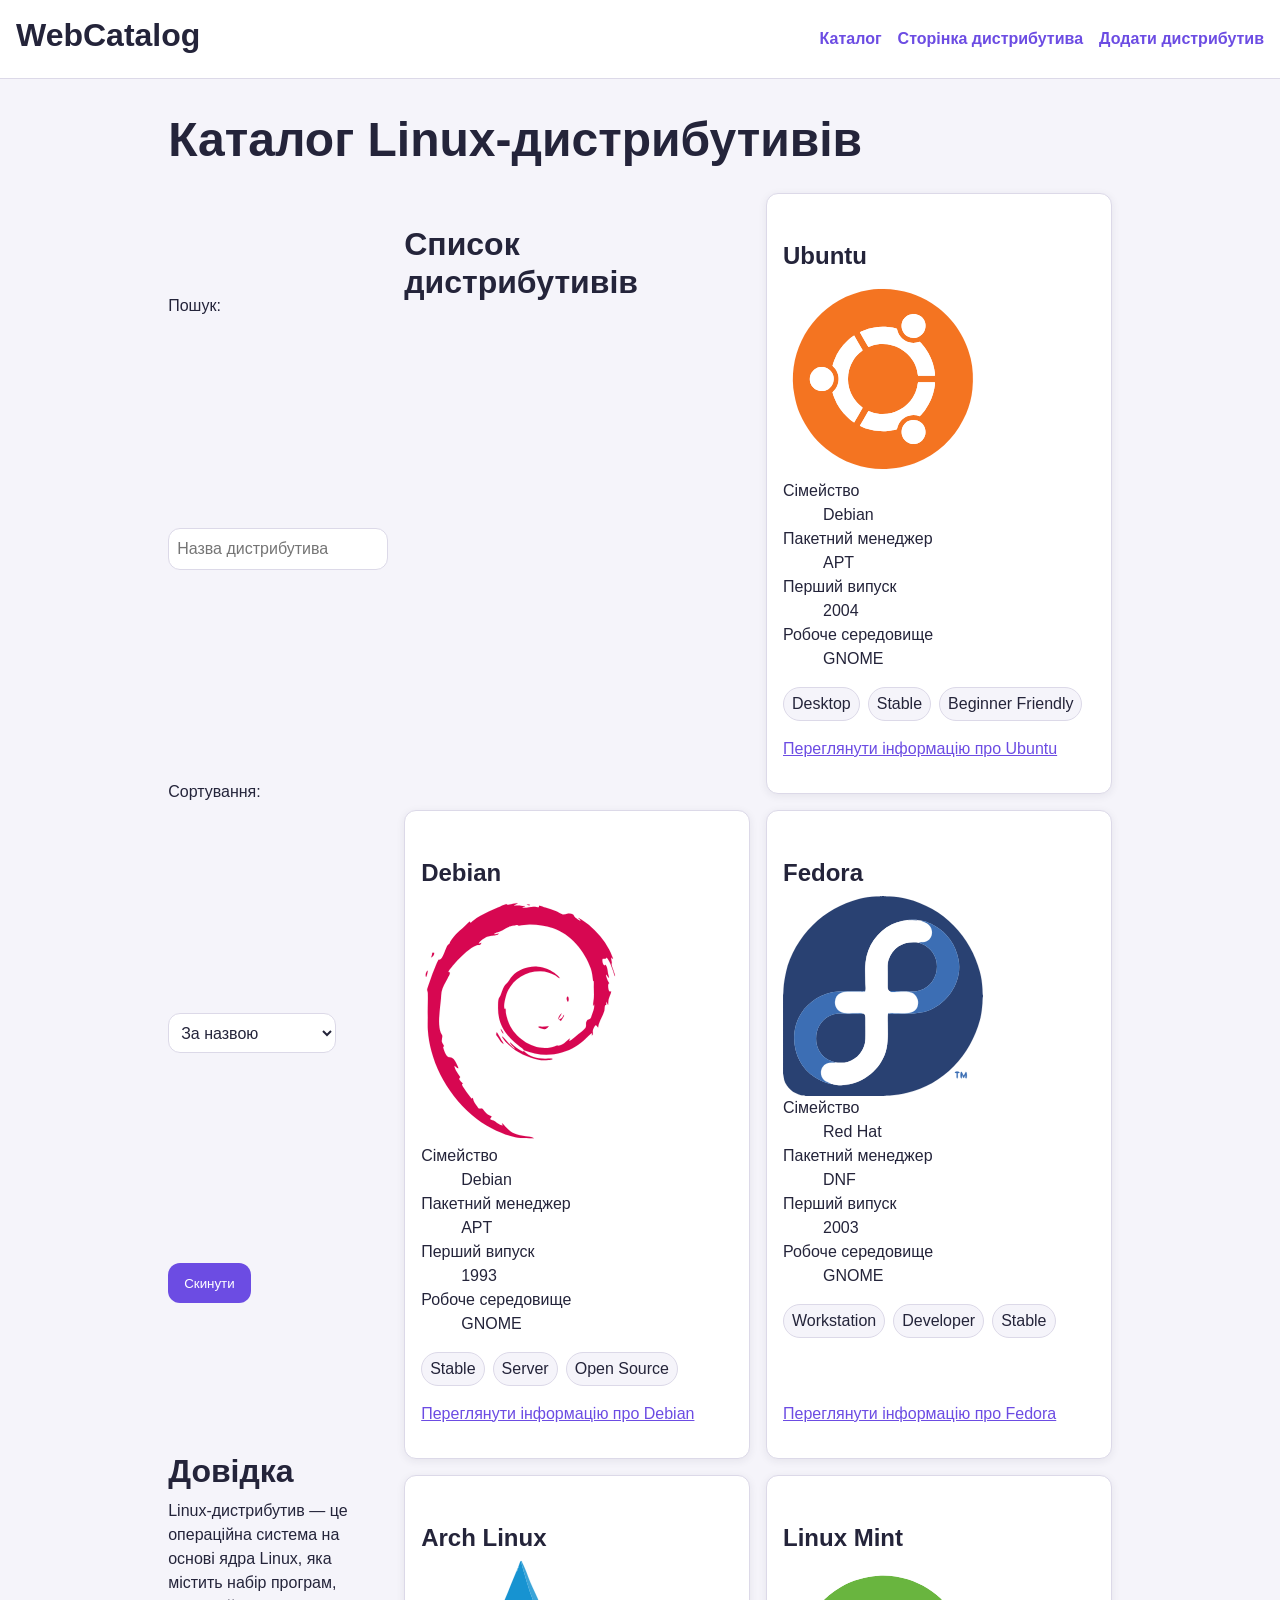
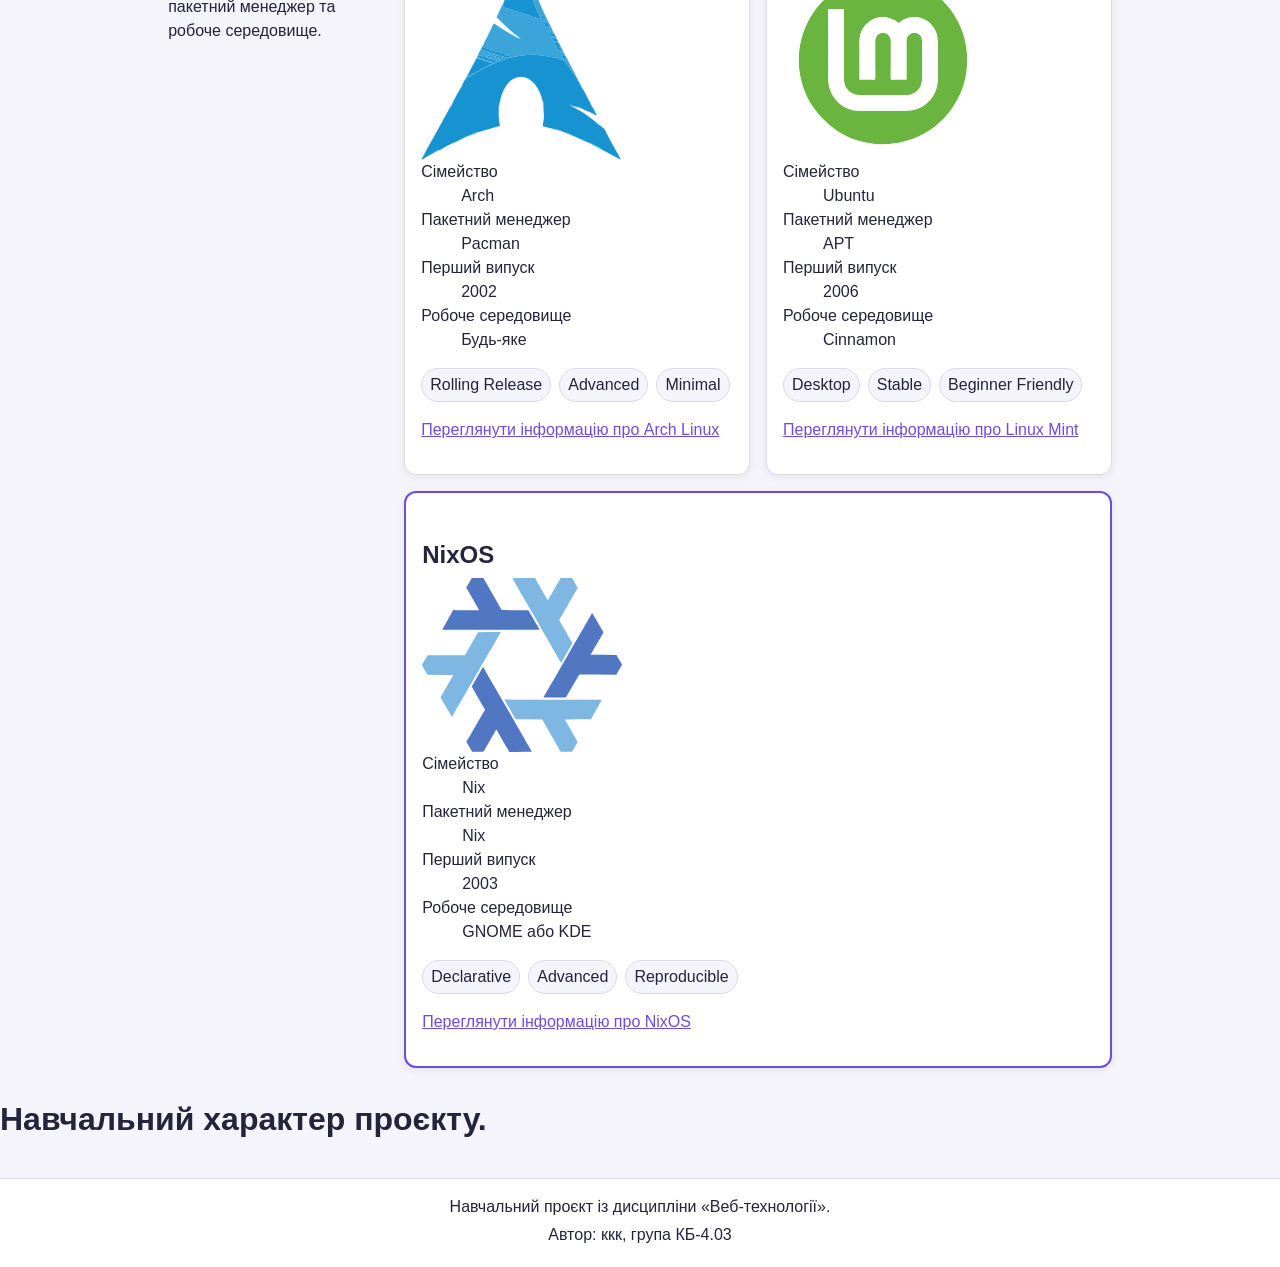
==== index.html @ eef78176 "start lab 5 and task 2.1-2.3" ====
<!DOCTYPE html>
<html lang="uk">
<head>
  <meta charset="utf-8">
  <meta name="viewport" content="width=device-width, initial-scale=1">
  <title>Каталог Linux-дистрибутивів</title>
  <link rel="stylesheet" href="css/style.css">
  <meta name="description" content="Навчальний проєкт із дисципліни «Веб-технології»">
  <link href="https://fonts.googleapis.com/css2?family=Press+Start+2P&display=swap" rel="stylesheet">
</head>
<body>

<header class="site-header">
    <h2>WebCatalog</h2>

    <nav>
        <ul> <!--unordered list - маркований список--> 
             <!--list item - окремий пункт списку-->
            <li><a href="index.html">Каталог</a></li>
            <li><a href="item.html">Сторінка дистрибутива</a></li>
            <li><a href="add.html">Додати дистрибутив</a></li>
        </ul>
    </nav>
</header>

<main class="page-layout">

  <h1>Каталог Linux-дистрибутивів</h1>

        <!--Панель фільтрів або дій (.toolbar) для лаб 4 завдання 2.3-->
        <div class="toolbar">
            <label for="search">Пошук:</label> <!--підписує поле-->
            <input type="search" id="search" placeholder="Назва дистрибутива"> <!--поле пошуку-->
            <label for="sort">Сортування:</label>
            <select id="sort"> <!--список вибору сортування-->
                <option value="name">За назвою</option> <!--опції-->
                <option value="year">За роком випуску</option>
            </select>
            <button type="reset">Скинути</button> <!--кнопка-->
        </div>

    <section class="cards">
    <!--за лаб 4 завдання підвищеної складності 2. Реалізувати перемикач вигляду каталогу «сітка / список»: <section class="cards cards--list">-->
        <h2>Список дистрибутивів</h2>

        <article><!--Самостійний запис-->
            <h3>Ubuntu</h3>
            <img src="img/Ubuntu.svg" alt="Логотип Ubuntu" width="200">

            <dl><!--Список описів / Список пар "назва характеристики — значення"-->
                <dt>Сімейство</dt> <!--Назва характеристики-->
                <dd>Debian</dd><!--Значення характеристики-->

                <dt>Пакетний менеджер</dt>
                <dd>APT</dd>

                <dt>Перший випуск</dt>
                <dd>2004</dd>

                <dt>Робоче середовище</dt>
                <dd>GNOME</dd>
            </dl>

            <ul>
                <li>Desktop</li>
                <li>Stable</li>
                <li>Beginner Friendly</li>
            </ul>

            <p><a href="item.html">Переглянути інформацію про Ubuntu</a></p>
        </article>

        <article>
            <h3>Debian</h3>

            <img src="img/Debian.svg" alt="Логотип Debian" width="200">

            <dl>
                <dt>Сімейство</dt>
                <dd>Debian</dd>

                <dt>Пакетний менеджер</dt>
                <dd>APT</dd>

                <dt>Перший випуск</dt>
                <dd>1993</dd>

                <dt>Робоче середовище</dt>
                <dd>GNOME</dd>
            </dl>

            <ul>
                <li>Stable</li>
                <li>Server</li>
                <li>Open Source</li>
            </ul>

            <p><a href="item.html">Переглянути інформацію про Debian</a></p>
        </article>

        <article>
            <h3>Fedora</h3>

            <img src="img/Fedora.svg" alt="Логотип Fedora" width="200">

            <dl>
                <dt>Сімейство</dt>
                <dd>Red Hat</dd>

                <dt>Пакетний менеджер</dt>
                <dd>DNF</dd>

                <dt>Перший випуск</dt>
                <dd>2003</dd>

                <dt>Робоче середовище</dt>
                <dd>GNOME</dd>
            </dl>

            <ul>
                <li>Workstation</li>
                <li>Developer</li>
                <li>Stable</li>
            </ul>

            <p><a href="item.html">Переглянути інформацію про Fedora</a></p>
        </article>

        <article>
            <h3>Arch Linux</h3>

            <img src="img/Arch_Linux.svg" alt="Логотип Arch Linux" width="200">

            <dl>
                <dt>Сімейство</dt>
                <dd>Arch</dd>

                <dt>Пакетний менеджер</dt>
                <dd>Pacman</dd>

                <dt>Перший випуск</dt>
                <dd>2002</dd>

                <dt>Робоче середовище</dt>
                <dd>Будь-яке</dd>
            </dl>

            <ul>
                <li>Rolling Release</li>
                <li>Advanced</li>
                <li>Minimal</li>
            </ul>

            <p><a href="item.html">Переглянути інформацію про Arch Linux</a></p>
        </article>

        <article>
            <h3>Linux Mint</h3>

            <img src="img/Linux_Mint.svg" alt="Логотип Linux Mint" width="200">

            <dl>
                <dt>Сімейство</dt>
                <dd>Ubuntu</dd>

                <dt>Пакетний менеджер</dt>
                <dd>APT</dd>

                <dt>Перший випуск</dt>
                <dd>2006</dd>

                <dt>Робоче середовище</dt>
                <dd>Cinnamon</dd>
            </dl>

            <ul>
                <li>Desktop</li>
                <li>Stable</li>
                <li>Beginner Friendly</li>
            </ul>

            <p><a href="item.html">Переглянути інформацію про Linux Mint</a></p>
        </article>

        <article class="featured">
            <h3>NixOS</h3>

            <img src="img/Nix.svg" alt="Логотип NixOS" width="200">

            <dl>
                <dt>Сімейство</dt>
                <dd>Nix</dd>

                <dt>Пакетний менеджер</dt>
                <dd>Nix</dd>

                <dt>Перший випуск</dt>
                <dd>2003</dd>

                <dt>Робоче середовище</dt>
                <dd>GNOME або KDE</dd>
            </dl>

            <ul>
                <li>Declarative</li>
                <li>Advanced</li>
                <li>Reproducible</li>
            </ul>

            <p><a href="item.html">Переглянути інформацію про NixOS</a></p>
        </article>

    </section>

    <aside>
        <h2>Довідка</h2>

        <p>
            Linux-дистрибутив — це операційна система на основі ядра Linux,
            яка містить набір програм, пакетний менеджер та робоче середовище.
        </p>
    </aside>

</main>

<h2>Навчальний характер проєкту.</h2>

<footer>
    <p>Навчальний проєкт із дисципліни «Веб-технології».</p>
    <p>Автор: ккк, група КБ-4.03</p>
</footer>
  
</body>
</html>
---- css/style.css ----
/* ============ 1. Токени ============ */
:root {
    /* Кольори */
    --c-text: #24243a; /*Основний колір тексту*/
    --c-muted: #66667a; /*Приглушений текст*/
    --c-accent: #6c4ce3; /*Акцентний колір для посилань і кнопок*/
    --c-accent-dark: #4b32ad; /*Темніший акцент при наведенні*/
    --c-bg: #f5f4fa; /*Колір фону сторінки*/
    --c-surface: #ffffff; /*Фон карток і блоків*/
    --c-border: #dcd9e8; /*Колір меж*/

    /* Відступи */ /*Єдина шкала відступів*/ /*1rem = 16 пікселів*/ 
    --space-xs: 0.25rem; 
    --space-sm: 0.5rem;
    --space-md: 1rem;
    --space-lg: 2rem; 

    /* Радіуси */ /*Заокруглення карток і тегів*/
    --radius-card: 0.75rem;
    --radius-pill: 999px;

    /* Тіні */ /*Звичайна тінь і тінь при наведенні*/
    --shadow-card: 0 2px 8px rgb(36 36 58 / 8%);
    --shadow-hover: 0 8px 20px rgb(36 36 58 / 16%);
}

/* Темна тема */
@media (prefers-color-scheme: dark) {
    :root {
        --c-text: #f1f0f7;
        --c-muted: #b7b4c9;
        --c-accent: #b5a4ff;
        --c-accent-dark: #9b83ff;
        --c-bg: #171621;
        --c-surface: #242332;
        --c-border: #454258;
    }
}

/* ============ 2. Скидання ============ */
*,
*::before, /*Псевдоелементи які додавються перед вмістом елемента*/
*::after { /*псевдоелементи які додавються після вмісту елемента*/
    box-sizing: border-box;
}

body {
    /*margin зовнішній відступ елемента padding внутрішній відступ елемента*/
    margin: 0;
    padding: 0;
    display: flex; /*перетворює body на Flex-контейнер все в одному рядку*/
    flex-direction: column; /*основні блоки вертикально*/
    min-height: 100vh; /*мінімальна висота сторінки на всю висоту браузера*/ 
}

main {
    max-width: 70rem;
    margin: 0 auto;
    flex: 1; /*відсуває наступні елементи донизу*/
}

/* ============ 3. Базові елементи ============ */
/* Основний текст і фон сторінки */
body {
    font-family: Arial, sans-serif;
    font-size: 1rem;
    line-height: 1.5;
    color: var(--c-text);
    background-color: var(--c-bg);
}

/* Заголовки сторінки */
h1, h2, h3 {
    line-height: 1.2;
    margin-top: var(--space-lg);
    margin-bottom: var(--space-sm);
}

/* Головний заголовок адаптується до розміру екрана */
h1 {
    font-size: clamp(2rem, 4vw, 3rem); /*Робить h1 адаптивним але не стає меншим за 2rem і більшим за 3rem*/
}

/* Заголовки другого та третього рівнів */
h2 {
    font-size: clamp(1.5rem, 3vw, 2rem);
}

h3 {
    font-size: clamp(1.125rem, 2.5vw, 1.5rem);
}

/* Абзаци та списки */
p,
ul,
ol,
dl {
    margin-top: 0;
    margin-bottom: var(--space-md);
}

/* Посилання */
a {
    color: var(--c-accent);
    transition: color 0.2s;
}

a:hover { /*Змінює колір посилання коли наводять мишку*/
    color: var(--c-accent-dark);
}

a:focus-visible { /*Показує видиму рамку коли вибране клавіатурою*/
    outline: 2px solid var(--c-accent);
    outline-offset: 3px;
}

/* Поля введення та список вибору */
input,
select,
textarea {
    padding: var(--space-sm);
    border: 1px solid var(--c-border);
    border-radius: var(--radius-card);
    font: inherit; /*Використовуємо той самий шрифт*/
    color: var(--c-text);
    background-color: var(--c-surface);
}

/* Помітний стан фокуса */
input:focus-visible,
select:focus-visible,
textarea:focus-visible,
button:focus-visible {
    outline: 2px solid var(--c-accent);
    outline-offset: 3px;
}



/* Виділення обов'язкових полів із некоректними даними */
input:required:invalid,
select:required:invalid,
textarea:required:invalid {
    border-color: var(--c-accent-dark);
}

/* Таблиця */
table {
    border-collapse: collapse; /*Обєднує сусідні межі таблиці щоб вони не виглядали подвійними*/
}

/* Межі таблиці та її комірок */
table,
th,
td {
    border: 1px solid var(--c-border);
}

/* Відступи всередині комірок */
th,
td {
    padding: var(--space-sm);
}

/* Виділення рядка заголовків */
thead {
    background-color: var(--c-accent);
    color: var(--c-surface);
}

/* ============ 4. Компоненти ============ */
/* Картка дистрибутива */
article {
    background-color: var(--c-surface);
    border: 1px solid var(--c-border);
    border-radius: var(--radius-card);
    padding: var(--space-md);
    box-shadow: var(--shadow-card);
    transition: box-shadow 0.2s;
}

/* Ефект при наведенні на картку */
article:hover {
    box-shadow: var(--shadow-hover);
}

/* Шапка сайту */
header {
    background-color: var(--c-surface);
    border-bottom: 1px solid var(--c-border);
    padding: var(--space-md);
}

/* Заголовок у шапці */
header h2 {
    margin-top: 0;
}

/* Шапка сайту */
.site-header {
    display: flex; /*назва сайту й навігація в одному рядку*/
    justify-content: space-between; /*назва залишається ліворуч меню праворуч*/
    align-items: center; /*вирівання по вертикалі*/
    flex-wrap: wrap; /*меню перейде на наступний рядок якщо нема місця*/
    gap: var(--space-md); /*відстань між елементами*/

    position: sticky; /*шапка прилипає до верхньої частини сторінки під час прокручування*/
    top: 0; /*відстань від верхнього краю браузера*/
    z-index: 10; /*шапка відображатиметься поверх карток та іншого вмісту*/
}

/* Розміщення карток у ряд */
.cards { /*секція grid*/
    display: grid;
    grid-template-columns: repeat(auto-fit, minmax(16rem, 1fr));
    gap: var(--space-md); /*відстань між картками*/
}

/* Заголовок секції займає весь рядок */
.cards h2 {
    flex-basis: 100%; /*залишає заголовок на окремому рядку*/
}

/* Розмір і висота карток */
.cards article {
    display: flex;
    flex-direction: column; /*розташовує вміст картки вертикально*/
    flex: 1 1 280px; /*початкова ширина картки*/
    min-width: 0; /*вміст стискається щоб не створювати горизонтальне прокручування*/
}

/* Посилання розташовується внизу картки */
.cards article p:last-child {
    margin-top: auto;
}

/* Вигляд каталогу списком */
.cards--list article {
    display: flex;
    flex-direction: row; /*елементи всередині картки горизонтально*/
    flex: 1 1 100%; /*кожна картка займає окремий рядок*/
    align-items: center; /*вирівнює вміст по вертикалі*/
    flex-wrap: wrap; /*дозволяє вмісту переноситися*/
}

/* Оформлення виділеної картки */
.featured {
    border: 2px solid var(--c-accent); /*додає картці акцентну межу*/
    grid-column: span 2; /*розтягнення картки на дві колонки*/
}

@media (max-width: 48rem) {
    .featured {
        grid-column: auto; /*на вузьких екранах повертає звичайне розташування (картка не ламаиме сітку)*/
    }
}

/* Панель дій */
.toolbar {
    display: flex; /*елементи панелі в ряд*/
    flex-wrap: wrap; /*переносить елементи на вузьких екранах*/
    align-items: center; /*вирівнює елементи по вертикалі*/
    gap: var(--space-sm); /*задає проміжки між елементами*/
    flex: 0 0 100%; /*Задає панелі ширину 100% від доступного простору*/
}

/* Поле пошуку займає вільний простір */
.toolbar input {
    flex: 1 1 200px; /*дозволяє полю пошуку займати вільний простір*/
    min-width: 0; /*дозволяє полю зменшуватися*/
}

/* Однакова висота елементів панелі */
.toolbar input,
.toolbar select,
.toolbar button {
    min-height: 2.5rem; /*мінімальна висота елементів*/
}

/* Медіа-блок */
.media {
    display: flex; /*розташовання зображення й опис поруч*/
    gap: var(--space-md); /*відстань між ними*/
}

/* Зображення */
.media-img {
    width: 100px; /*задає фіксовану ширину зображення*/
    height: auto; 
    flex-shrink: 0; /*не дозволяє зображенню стискатися*/
}

/* Текстова частина */
.media-body {
    flex: 1; /*текст займає весь вільний простір*/
    min-width: 0; /*дозволяє текстовій частині стискатися*/
}

/* Довгий текст не виходить за межі блоку */
.media-body p {
    overflow-wrap: anywhere; /*дозволяє переносити дуже довгі слова*/
}

/* Список навігації */
nav ul {
    display: flex; /*Розмістить пункти меню в один ряд а не один під одним*/
    flex-wrap: wrap; /*Дозволить пунктам переноситися на наступний рядок*/
    gap: var(--space-md); /*Відстань між пунктами меню*/
    list-style: none; /*Прибирає маркери списку*/
    padding: 0; /*Прибирає внутрішні відступи списку*/
    margin: 0; /*Прибирає зовнішні відступи списку*/
}

/* Оформлені посилання */
nav a {
    text-decoration: none; /*Прибирає підкреслення*/
    font-weight: bold; /*fat fatty  fat*/
    transition: color 0.2s; /*Плавна зміна кольору*/
}

/* Помітний активний стан */
nav a:hover, /*Посилання змінить колір коли наводиться курсор*/
nav a:active { /*Посилання змінює колір поки натискаєш на нього*/
    color: var(--c-accent-dark);
}

/* Кнопка форми */
button {
    background-color: var(--c-accent);
    color: var(--c-surface);
    border: none;
    border-radius: var(--radius-card);
    padding: var(--space-sm) var(--space-md);
    cursor: pointer; /*Курсор у вигляді руки при наведенні*/
    transition: background-color 0.2s;
}

/* Наведення на кнопку */
button:hover { /*змінює фон при наведенні*/
    background-color: var(--c-accent-dark);
}

/* Стан кнопки під час натискання */
button:active {
    background-color: var(--c-accent-dark);
}

/* Стан посилання під час натискання */
a:active {
    color: var(--c-accent-dark);
}

/* Фокус кнопки з клавіатури */
button:focus-visible { /*показує рамку коли кнопку вибрано клавіатурою*/
    outline: 2px solid var(--c-accent-dark);
    outline-offset: 3px;
}

/* Неактивна кнопка */
button:disabled { /*робить неактивну кнопку бліднішою та змінює курсор*/
    opacity: 0.6;
    cursor: not-allowed;
}

/* Теги дистрибутива */
article ul {
    display: flex; /*Розміщує теги в ряд*/
    flex-wrap: wrap; /*Дозволяє тегам переходити на новий рядок*/
    gap: var(--space-sm); /*Відстань між тегами*/
    padding: 0; /*прибирає внутрішній відступ списку*/
    list-style: none; /*прибирає маркери списку*/
}

/* Оформлення окремого тегу */
article ul li {
    background-color: var(--c-bg);
    border: 1px solid var(--c-border);
    border-radius: var(--radius-pill);
    padding: var(--space-xs) var(--space-sm);
}

/* Підвал сайту */
footer {
    background-color: var(--c-surface);
    border-top: 1px solid var(--c-border);
    padding: var(--space-md);
    margin-top: var(--space-lg);
    text-align: center; /*вирівнює текст по центру*/
}

/* Абзаци в підвалі */
footer p {
    margin-bottom: var(--space-xs);
}

/* ============ 5. Допоміжні класи ============ */

/* Приглушений текст */
.text-muted {
    color: var(--c-muted);
}

@media (prefers-reduced-motion: reduce) { /*media правило яке застосовується за певної умови*//*prefers-reduced-motion: reduce браузер повідомляє що користувач віддає перевагу зменшенню анімацій*/
    *,
    *::before,
    *::after {
        transition: none; /*вимикає плавні переходи*/
    }
}

.page-layout { /*для <main>*/
    display: grid; /*робимо елемент Grid-контейнером*/
    grid-template-columns: 1fr; /*створення колонки шириною на весь доступний простір*/ 
    grid-template-areas: /*створення іменових областей сітки*/
        "title"
        "toolbar"
        "catalog"
        "help";
    gap: var(--space-md); /*відстань між елементами сітки*/
}

.page-layout h1 {
    grid-area: title; /*робить заголовок h1 всередині .page-layout і розміщуємо в області title*/
}

.page-layout .toolbar {
    grid-area: toolbar; /*панель пошуку та сортування розміщує в області toolbar*/
}

.page-layout .cards {
    grid-area: catalog; /*секцію з картками дистрибутивів розміщуємо в області catalog*/
}

.page-layout aside {
    grid-area: help; /*блок довідки розміщуємо в області help*/
}

@media (min-width: 48rem) { /*застосовувати правила якщо ширина екрана становить щонайменше 48rem*/
    .page-layout { /*повторне вибирання сітки щоб змінити її розташування на широкому екрані*/
        grid-template-columns: 220px minmax(0, 1fr);
        grid-template-areas:
            "title title"
            "toolbar catalog"
            "help catalog";
    }
}
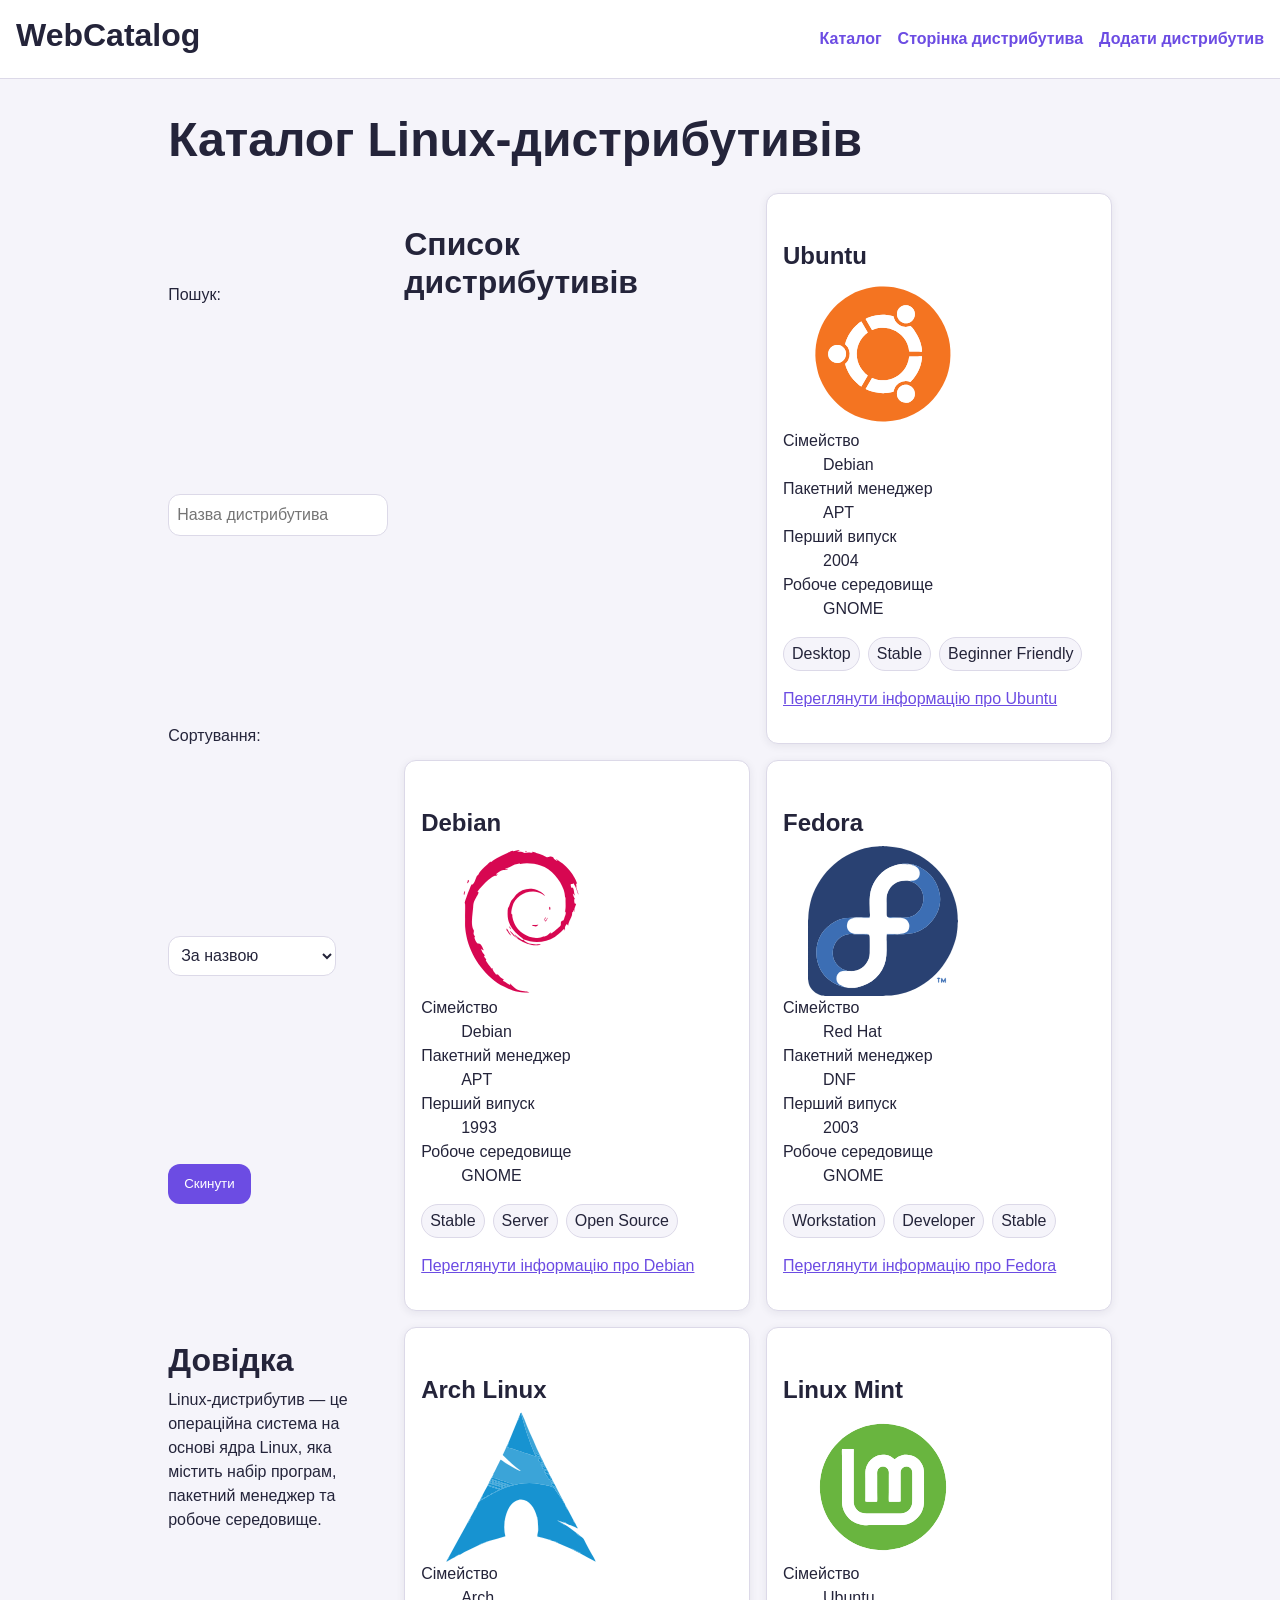
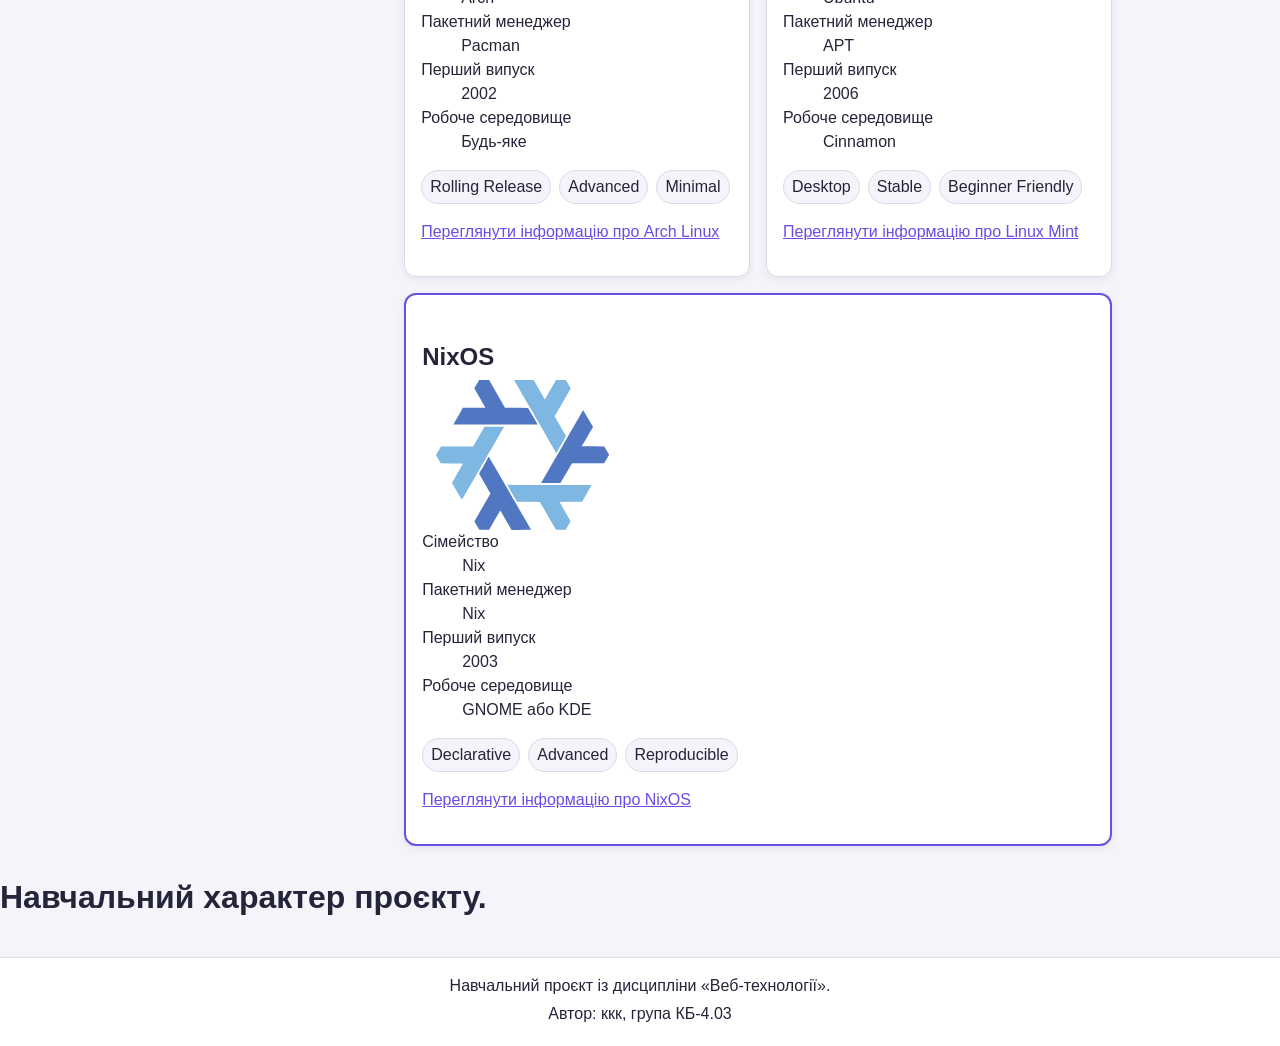
==== commit 8a847d2f: "2.4. Adaptive images" ====
--- a/index.html
+++ b/index.html
@@ -45,7 +45,7 @@
 
         <article><!--Самостійний запис-->
             <h3>Ubuntu</h3>
-            <img src="img/Ubuntu.svg" alt="Логотип Ubuntu" width="200">
+            <img src="img/Ubuntu.svg" alt="Логотип Ubuntu" width="200" height="150" loading="lazy">
 
             <dl><!--Список описів / Список пар "назва характеристики — значення"-->
                 <dt>Сімейство</dt> <!--Назва характеристики-->
@@ -73,7 +73,7 @@
         <article>
             <h3>Debian</h3>
 
-            <img src="img/Debian.svg" alt="Логотип Debian" width="200">
+            <img src="img/Debian.svg" alt="Логотип Debian" width="200" height="150" loading="lazy">
 
             <dl>
                 <dt>Сімейство</dt>
@@ -101,7 +101,7 @@
         <article>
             <h3>Fedora</h3>
 
-            <img src="img/Fedora.svg" alt="Логотип Fedora" width="200">
+            <img src="img/Fedora.svg" alt="Логотип Fedora" width="200" height="150" loading="lazy">
 
             <dl>
                 <dt>Сімейство</dt>
@@ -129,7 +129,7 @@
         <article>
             <h3>Arch Linux</h3>
 
-            <img src="img/Arch_Linux.svg" alt="Логотип Arch Linux" width="200">
+            <img src="img/Arch_Linux.svg" alt="Логотип Arch Linux" width="200" height="150" loading="lazy">
 
             <dl>
                 <dt>Сімейство</dt>
@@ -157,7 +157,7 @@
         <article>
             <h3>Linux Mint</h3>
 
-            <img src="img/Linux_Mint.svg" alt="Логотип Linux Mint" width="200">
+            <img src="img/Linux_Mint.svg" alt="Логотип Linux Mint" width="200" height="150" loading="lazy">
 
             <dl>
                 <dt>Сімейство</dt>
@@ -185,7 +185,7 @@
         <article class="featured">
             <h3>NixOS</h3>
 
-            <img src="img/Nix.svg" alt="Логотип NixOS" width="200">
+            <img src="img/Nix.svg" alt="Логотип NixOS" width="200" height="150" loading="lazy">
 
             <dl>
                 <dt>Сімейство</dt>
--- a/css/style.css
+++ b/css/style.css
@@ -443,4 +443,14 @@
             "toolbar catalog"
             "help catalog";
     }
+}
+
+img { /*всі зображення на сайті*/
+    max-width: 100%; /*не може бути ширшим за свій контейнер*/
+    height: auto; /*висота автоматично змінюється відповідно до ширини*/
+}
+
+.cards article img { /*зображення всередині карток каталогу*/
+    aspect-ratio: 4 / 3; /*співвідношення 4:3*/
+    object-fit: contain; /*заповнює область зображенням*/
 }
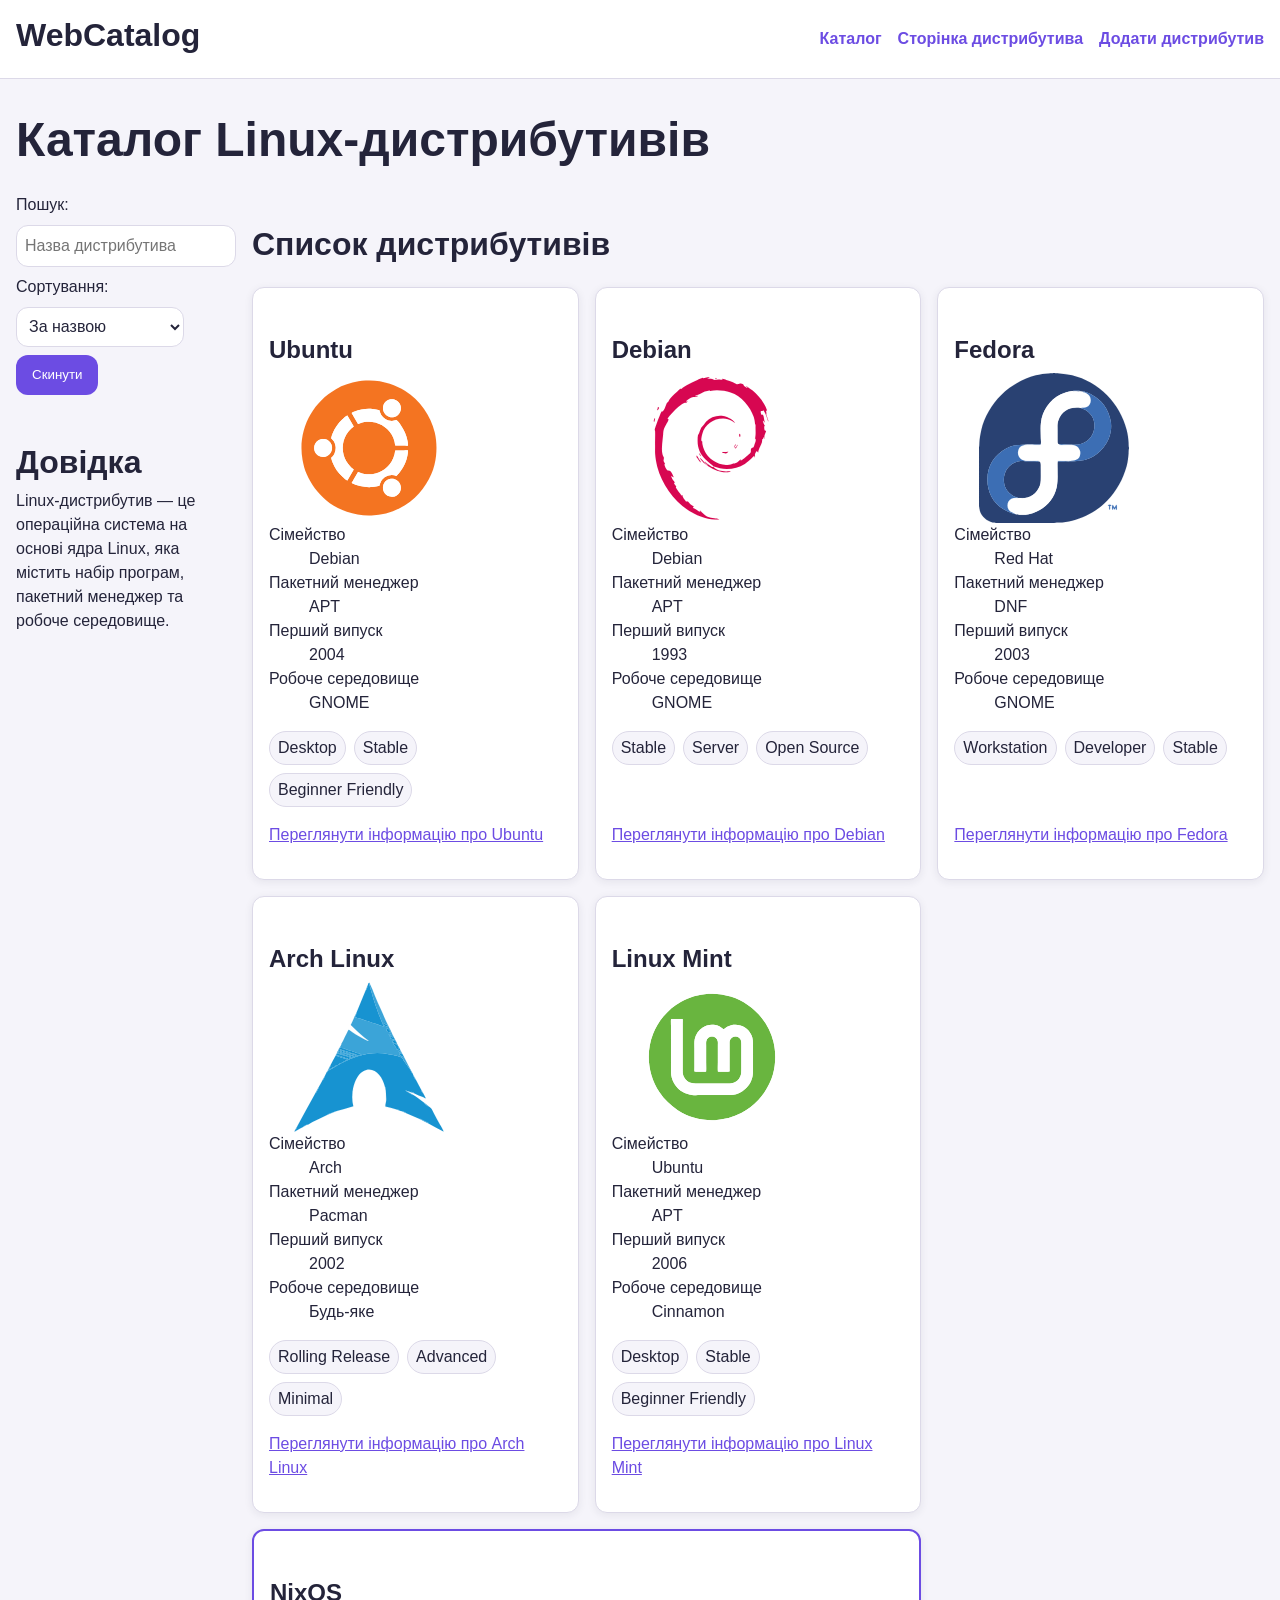
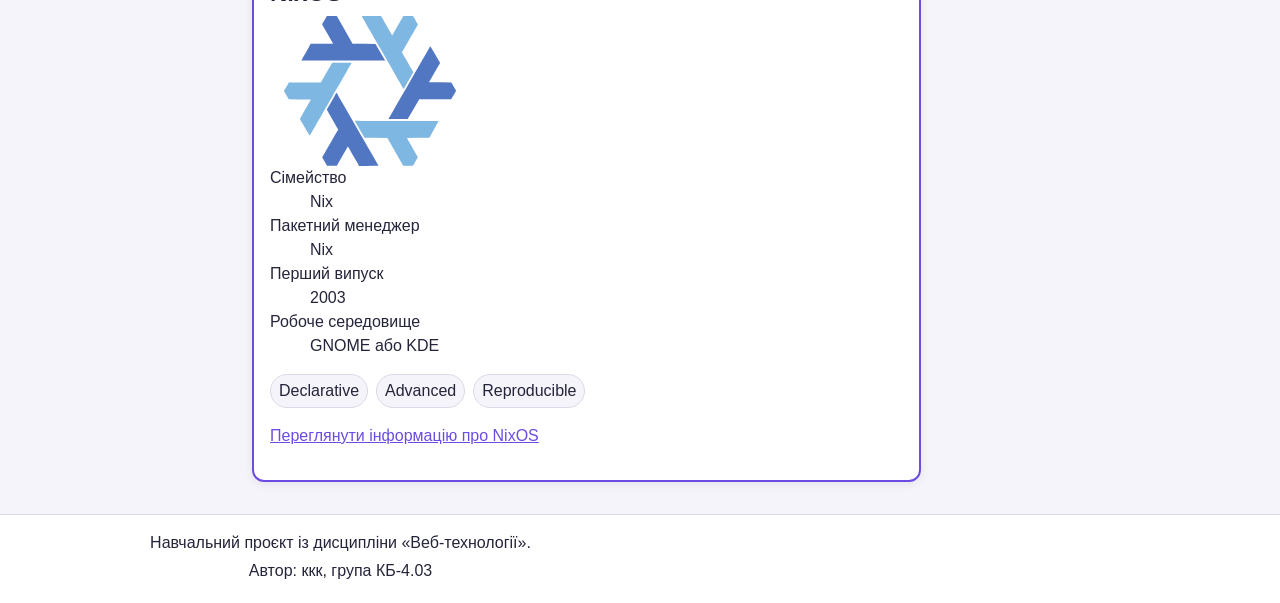
==== commit a74c4df8: "some style changes" ====
--- a/index.html
+++ b/index.html
@@ -185,7 +185,7 @@
         <article class="featured">
             <h3>NixOS</h3>
 
-            <img src="img/Nix.svg" alt="Логотип NixOS" width="200" height="150" loading="lazy">
+            <img src="img/Nix.svg" alt="Логотип NixOS" width="200" height="150" loading="lazy"> 
 
             <dl>
                 <dt>Сімейство</dt>
@@ -222,8 +222,6 @@
     </aside>
 
 </main>
-
-<h2>Навчальний характер проєкту.</h2>
 
 <footer>
     <p>Навчальний проєкт із дисципліни «Веб-технології».</p>
--- a/css/style.css
+++ b/css/style.css
@@ -54,8 +54,10 @@
 }
 
 main {
-    max-width: 70rem;
+    width: 100%;
+    max-width: 90rem;
     margin: 0 auto;
+    padding: 0 1rem;
     flex: 1; /*відсуває наступні елементи донизу*/
 }
 
@@ -135,8 +137,6 @@
     outline-offset: 3px;
 }
 
-
-
 /* Виділення обов'язкових полів із некоректними даними */
 input:required:invalid,
 select:required:invalid,
@@ -212,13 +212,13 @@
 /* Розміщення карток у ряд */
 .cards { /*секція grid*/
     display: grid;
-    grid-template-columns: repeat(auto-fit, minmax(16rem, 1fr));
+    grid-template-columns: repeat(auto-fit, minmax(18rem, 1fr));
     gap: var(--space-md); /*відстань між картками*/
 }
 
 /* Заголовок секції займає весь рядок */
 .cards h2 {
-    flex-basis: 100%; /*залишає заголовок на окремому рядку*/
+        grid-column: 1 / -1; /*залишає заголовок на окремому рядку*/
 }
 
 /* Розмір і висота карток */
@@ -260,6 +260,7 @@
     display: flex; /*елементи панелі в ряд*/
     flex-wrap: wrap; /*переносить елементи на вузьких екранах*/
     align-items: center; /*вирівнює елементи по вертикалі*/
+    align-content: flex-start; /*притисне елементи панелі до початку колонки*/
     gap: var(--space-sm); /*задає проміжки між елементами*/
     flex: 0 0 100%; /*Задає панелі ширину 100% від доступного простору*/
 }
@@ -391,6 +392,7 @@
 /* Абзаци в підвалі */
 footer p {
     margin-bottom: var(--space-xs);
+    max-width: 649px; 
 }
 
 /* ============ 5. Допоміжні класи ============ */
@@ -404,7 +406,8 @@
     *,
     *::before,
     *::after {
-        transition: none; /*вимикає плавні переходи*/
+        transition-duration: .01ms !important; /*майже повністю прибирає тривалість плавних переходів*/
+        animation-duration: .01ms !important; /*майже повністю прибирає тривалість анімацій*/
     }
 }
 
@@ -438,6 +441,7 @@
 @media (min-width: 48rem) { /*застосовувати правила якщо ширина екрана становить щонайменше 48rem*/
     .page-layout { /*повторне вибирання сітки щоб змінити її розташування на широкому екрані*/
         grid-template-columns: 220px minmax(0, 1fr);
+                grid-template-rows: auto min-content minmax(0, 1fr);
         grid-template-areas:
             "title title"
             "toolbar catalog"
@@ -453,4 +457,8 @@
 .cards article img { /*зображення всередині карток каталогу*/
     aspect-ratio: 4 / 3; /*співвідношення 4:3*/
     object-fit: contain; /*заповнює область зображенням*/
+}
+
+p { /*обмеження ширини тексту*/
+    max-width: 65ch; /*обмеження ширини абзацу приблизно 65 символами*/
 }
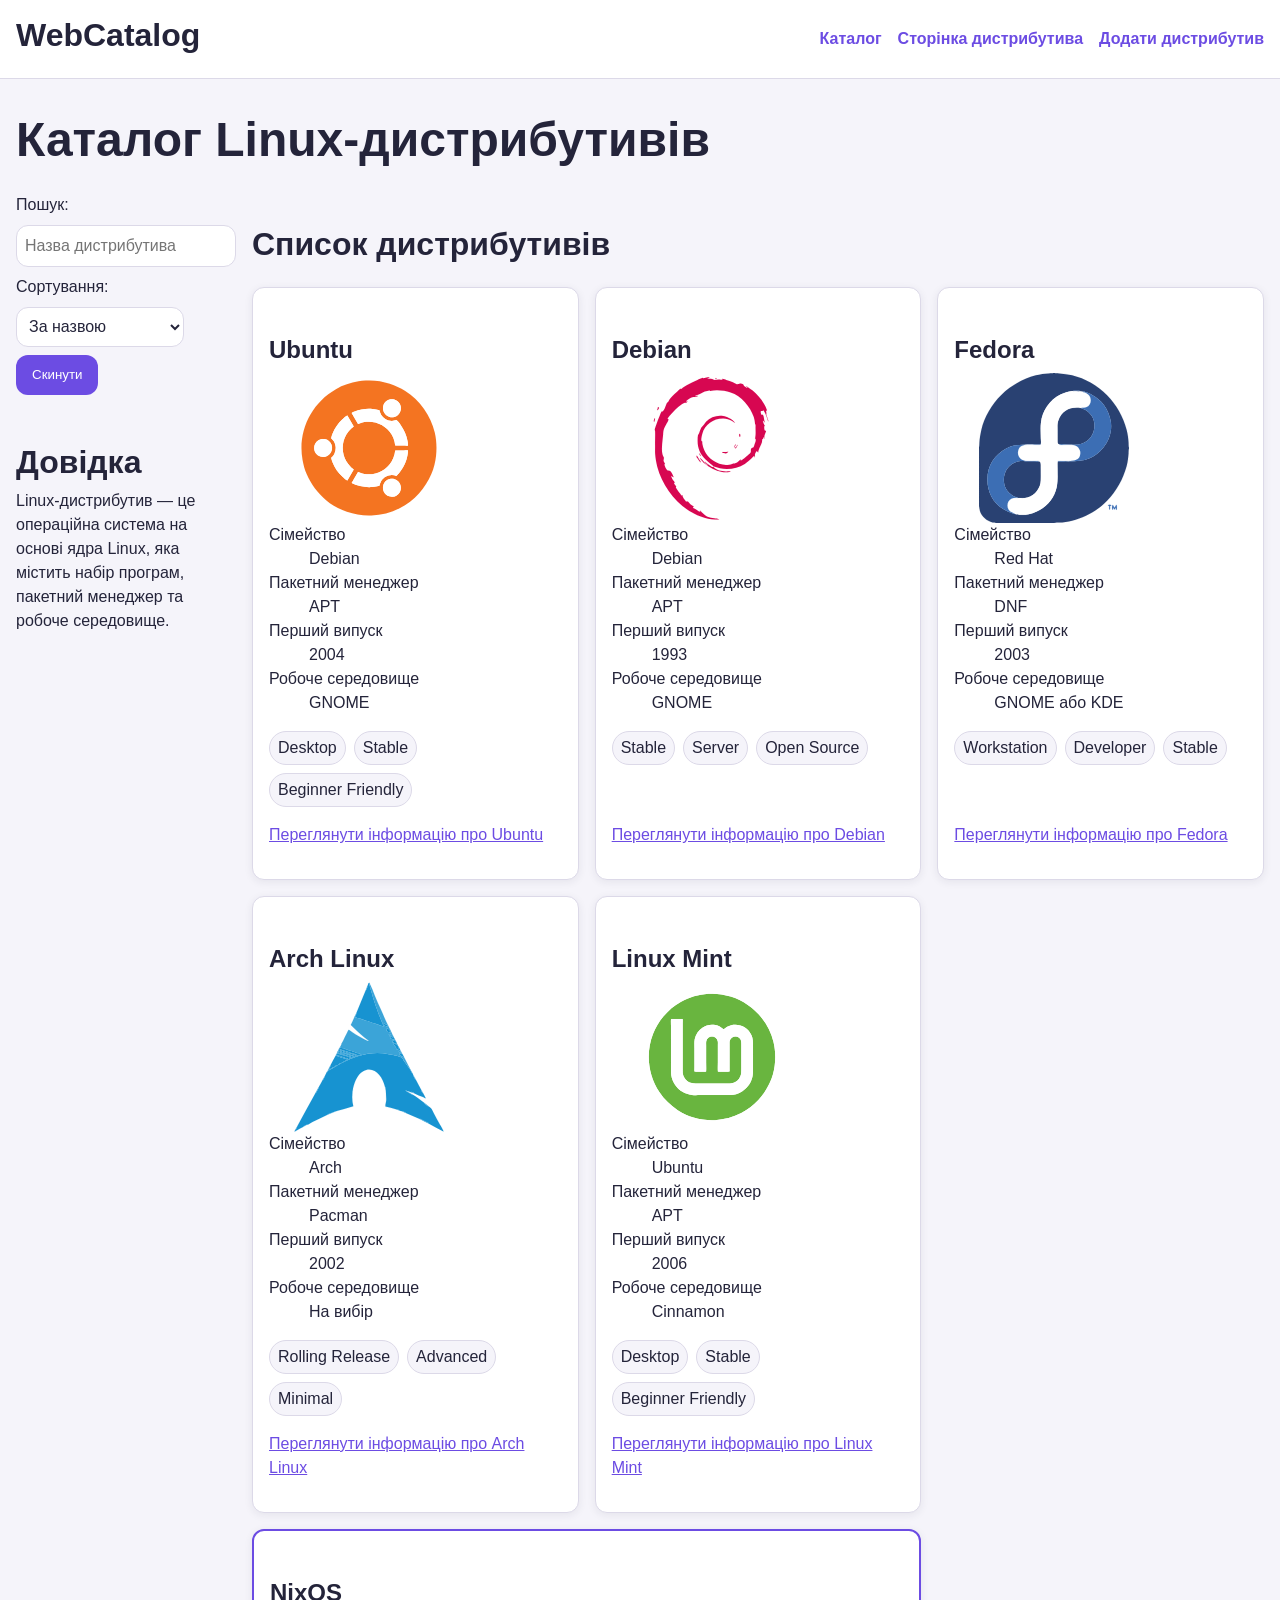
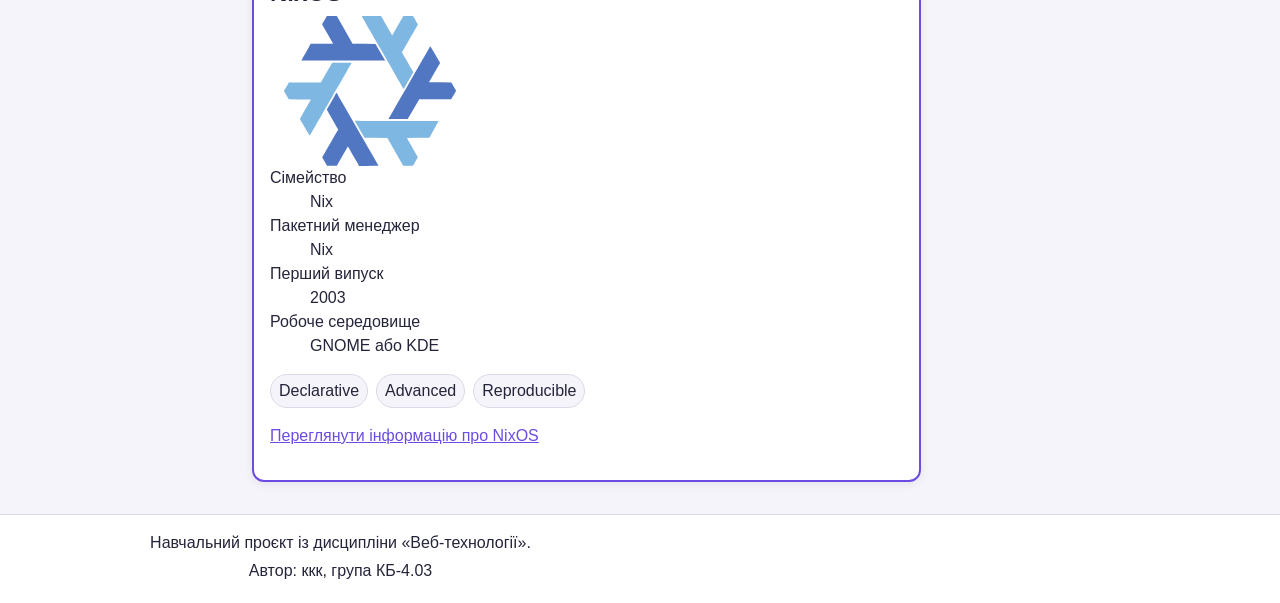
==== commit dfafde80: "2.3 create catalog.js" ====
--- a/index.html
+++ b/index.html
@@ -114,7 +114,7 @@
                 <dd>2003</dd>
 
                 <dt>Робоче середовище</dt>
-                <dd>GNOME</dd>
+                <dd>GNOME або KDE</dd>
             </dl>
 
             <ul>
@@ -142,7 +142,7 @@
                 <dd>2002</dd>
 
                 <dt>Робоче середовище</dt>
-                <dd>Будь-яке</dd>
+                <dd>На вибір</dd>
             </dl>
 
             <ul>
@@ -228,5 +228,7 @@
     <p>Автор: ккк, група КБ-4.03</p>
 </footer>
   
+<script type="module" src="js/main.js" defer></script>
+
 </body>
 </html>
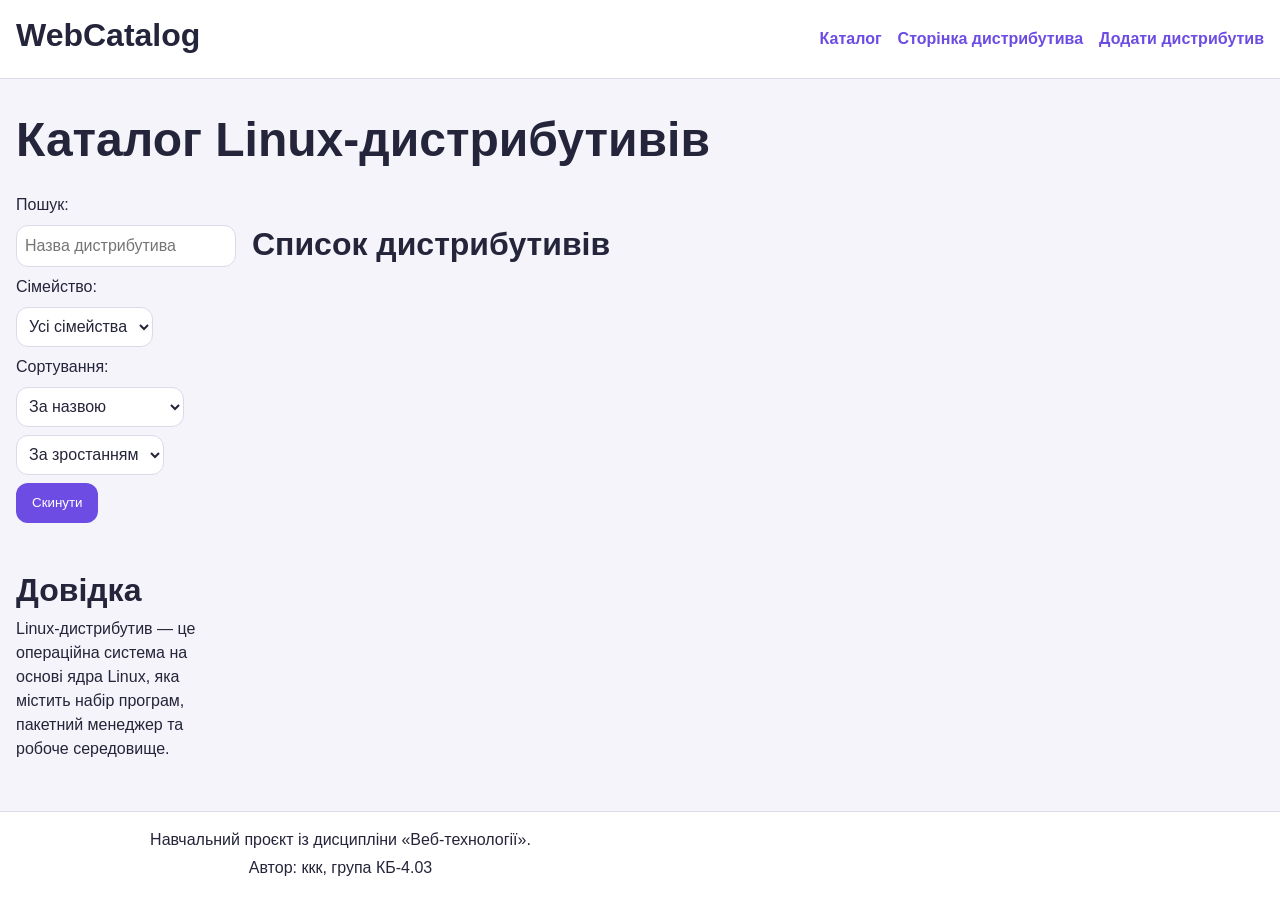
==== commit 7d5b28c4: "start lab 7" ====
--- a/index.html
+++ b/index.html
@@ -29,188 +29,31 @@
 
         <!--Панель фільтрів або дій (.toolbar) для лаб 4 завдання 2.3-->
         <div class="toolbar">
-            <label for="search">Пошук:</label> <!--підписує поле-->
-            <input type="search" id="search" placeholder="Назва дистрибутива"> <!--поле пошуку-->
+            <label for="search">Пошук:</label>
+            <input type="search" id="search" placeholder="Назва дистрибутива">
+            <label for="category">Сімейство:</label>
+            <select id="category">
+                <option value="">Усі сімейства</option>
+            </select>
             <label for="sort">Сортування:</label>
-            <select id="sort"> <!--список вибору сортування-->
-                <option value="name">За назвою</option> <!--опції-->
-                <option value="year">За роком випуску</option>
+            <select id="sort">
+                <option value="name">За назвою</option>
+                <option value="release_year">За роком випуску</option>
             </select>
-            <button type="reset">Скинути</button> <!--кнопка-->
+        
+            <select id="direction" aria-label="Напрямок сортування">
+                <option value="asc">За зростанням</option>
+                <option value="desc">За спаданням</option>
+            </select>
+        
+            <button type="button" id="reset">Скинути</button>
         </div>
-
-    <section class="cards">
-    <!--за лаб 4 завдання підвищеної складності 2. Реалізувати перемикач вигляду каталогу «сітка / список»: <section class="cards cards--list">-->
-        <h2>Список дистрибутивів</h2>
-
-        <article><!--Самостійний запис-->
-            <h3>Ubuntu</h3>
-            <img src="img/Ubuntu.svg" alt="Логотип Ubuntu" width="200" height="150" loading="lazy">
-
-            <dl><!--Список описів / Список пар "назва характеристики — значення"-->
-                <dt>Сімейство</dt> <!--Назва характеристики-->
-                <dd>Debian</dd><!--Значення характеристики-->
-
-                <dt>Пакетний менеджер</dt>
-                <dd>APT</dd>
-
-                <dt>Перший випуск</dt>
-                <dd>2004</dd>
-
-                <dt>Робоче середовище</dt>
-                <dd>GNOME</dd>
-            </dl>
-
-            <ul>
-                <li>Desktop</li>
-                <li>Stable</li>
-                <li>Beginner Friendly</li>
-            </ul>
-
-            <p><a href="item.html">Переглянути інформацію про Ubuntu</a></p>
-        </article>
-
-        <article>
-            <h3>Debian</h3>
-
-            <img src="img/Debian.svg" alt="Логотип Debian" width="200" height="150" loading="lazy">
-
-            <dl>
-                <dt>Сімейство</dt>
-                <dd>Debian</dd>
-
-                <dt>Пакетний менеджер</dt>
-                <dd>APT</dd>
-
-                <dt>Перший випуск</dt>
-                <dd>1993</dd>
-
-                <dt>Робоче середовище</dt>
-                <dd>GNOME</dd>
-            </dl>
-
-            <ul>
-                <li>Stable</li>
-                <li>Server</li>
-                <li>Open Source</li>
-            </ul>
-
-            <p><a href="item.html">Переглянути інформацію про Debian</a></p>
-        </article>
-
-        <article>
-            <h3>Fedora</h3>
-
-            <img src="img/Fedora.svg" alt="Логотип Fedora" width="200" height="150" loading="lazy">
-
-            <dl>
-                <dt>Сімейство</dt>
-                <dd>Red Hat</dd>
-
-                <dt>Пакетний менеджер</dt>
-                <dd>DNF</dd>
-
-                <dt>Перший випуск</dt>
-                <dd>2003</dd>
-
-                <dt>Робоче середовище</dt>
-                <dd>GNOME або KDE</dd>
-            </dl>
-
-            <ul>
-                <li>Workstation</li>
-                <li>Developer</li>
-                <li>Stable</li>
-            </ul>
-
-            <p><a href="item.html">Переглянути інформацію про Fedora</a></p>
-        </article>
-
-        <article>
-            <h3>Arch Linux</h3>
-
-            <img src="img/Arch_Linux.svg" alt="Логотип Arch Linux" width="200" height="150" loading="lazy">
-
-            <dl>
-                <dt>Сімейство</dt>
-                <dd>Arch</dd>
-
-                <dt>Пакетний менеджер</dt>
-                <dd>Pacman</dd>
-
-                <dt>Перший випуск</dt>
-                <dd>2002</dd>
-
-                <dt>Робоче середовище</dt>
-                <dd>На вибір</dd>
-            </dl>
-
-            <ul>
-                <li>Rolling Release</li>
-                <li>Advanced</li>
-                <li>Minimal</li>
-            </ul>
-
-            <p><a href="item.html">Переглянути інформацію про Arch Linux</a></p>
-        </article>
-
-        <article>
-            <h3>Linux Mint</h3>
-
-            <img src="img/Linux_Mint.svg" alt="Логотип Linux Mint" width="200" height="150" loading="lazy">
-
-            <dl>
-                <dt>Сімейство</dt>
-                <dd>Ubuntu</dd>
-
-                <dt>Пакетний менеджер</dt>
-                <dd>APT</dd>
-
-                <dt>Перший випуск</dt>
-                <dd>2006</dd>
-
-                <dt>Робоче середовище</dt>
-                <dd>Cinnamon</dd>
-            </dl>
-
-            <ul>
-                <li>Desktop</li>
-                <li>Stable</li>
-                <li>Beginner Friendly</li>
-            </ul>
-
-            <p><a href="item.html">Переглянути інформацію про Linux Mint</a></p>
-        </article>
-
-        <article class="featured">
-            <h3>NixOS</h3>
-
-            <img src="img/Nix.svg" alt="Логотип NixOS" width="200" height="150" loading="lazy"> 
-
-            <dl>
-                <dt>Сімейство</dt>
-                <dd>Nix</dd>
-
-                <dt>Пакетний менеджер</dt>
-                <dd>Nix</dd>
-
-                <dt>Перший випуск</dt>
-                <dd>2003</dd>
-
-                <dt>Робоче середовище</dt>
-                <dd>GNOME або KDE</dd>
-            </dl>
-
-            <ul>
-                <li>Declarative</li>
-                <li>Advanced</li>
-                <li>Reproducible</li>
-            </ul>
-
-            <p><a href="item.html">Переглянути інформацію про NixOS</a></p>
-        </article>
-
-    </section>
+        
+        <section class="cards">
+            <h2>Список дистрибутивів</h2>
+            <p id="counter" aria-live="polite"></p>
+            <div id="catalog-grid"></div>
+        </section>
 
     <aside>
         <h2>Довідка</h2>
@@ -229,6 +72,7 @@
 </footer>
   
 <script type="module" src="js/main.js" defer></script>
+<!--<script type="module" src="js/myСhecks.js" defer></script>-->
 
 </body>
 </html>
